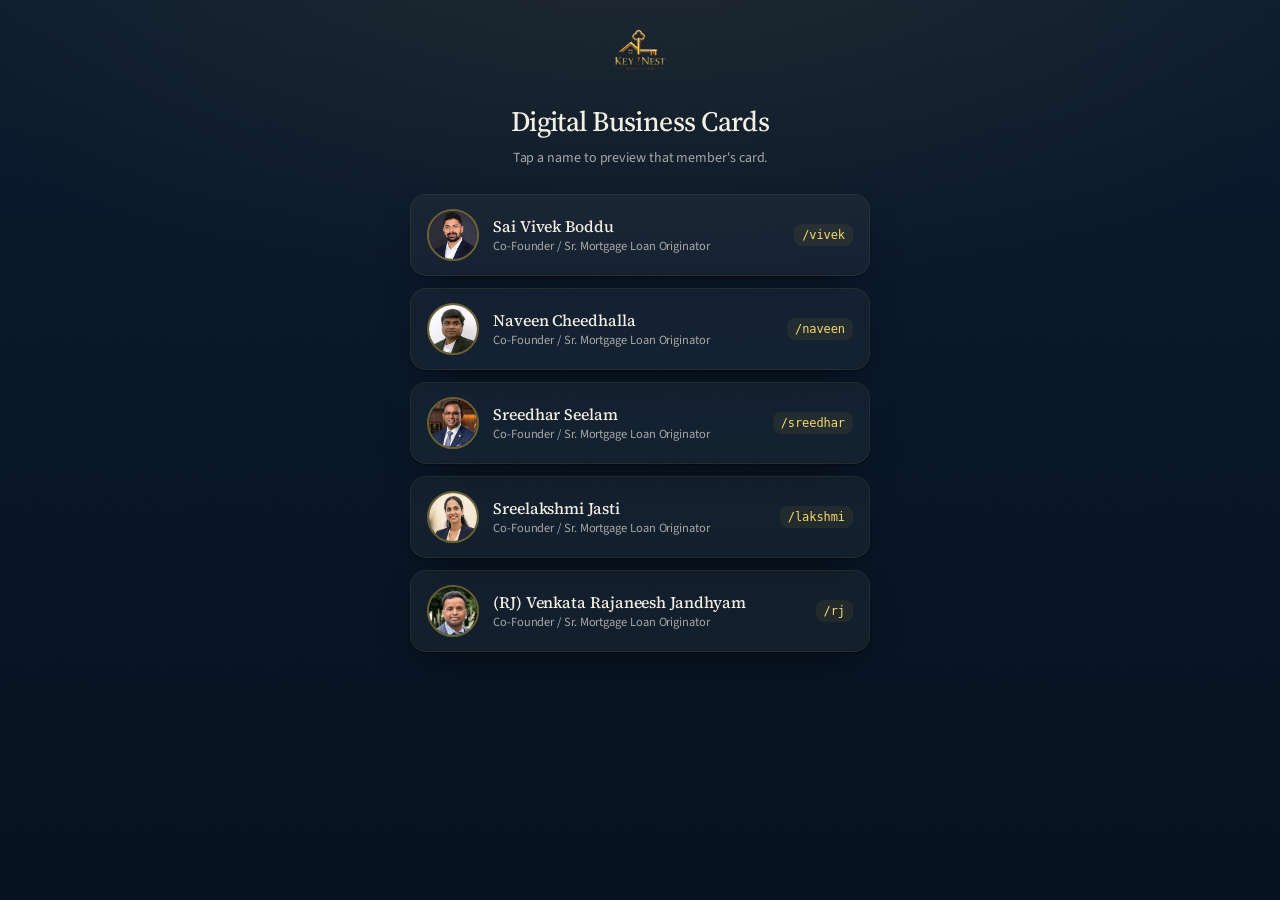
==== Key2Nest_Version6 - Copy/cards/index.html @ b4c55820 "Add premium mobile-first digital business cards for the 5 team members Introduce a self-contained "d" ====
<!doctype html>
<html lang="en" data-theme="dark">
<head>
  <meta charset="utf-8" />
  <meta name="viewport" content="width=device-width, initial-scale=1, viewport-fit=cover" />
  <meta name="robots" content="noindex" />
  <title>Key2Nest — Team Cards</title>
  <link href="https://fonts.googleapis.com/css2?family=Source+Sans+3:wght@300..700&family=Source+Serif+4:opsz,wght@8..60,300..700&display=swap" rel="stylesheet" />
  <link rel="stylesheet" href="./card.css" />
</head>
<body class="index-body">
  <main class="index-wrap">
    <img src="./assets/logo-gold.png" alt="Key2Nest Home Loans" width="150" height="46" class="index-logo" />
    <h1>Digital Business Cards</h1>
    <p class="index-sub">Tap a name to preview that member's card.</p>
    <ul class="index-list">
      <li><a href="./vivek/">
        <img src="./assets/Vivek.jpeg" alt="" width="56" height="56" />
        <span><strong>Sai Vivek Boddu</strong><em>Co-Founder / Sr. Mortgage Loan Originator</em></span>
        <code>/vivek</code></a></li>
      <li><a href="./naveen/">
        <img src="./assets/Naveen.jpeg" alt="" width="56" height="56" />
        <span><strong>Naveen Cheedhalla</strong><em>Co-Founder / Sr. Mortgage Loan Originator</em></span>
        <code>/naveen</code></a></li>
      <li><a href="./sreedhar/">
        <img src="./assets/Sreedhar.jpeg" alt="" width="56" height="56" />
        <span><strong>Sreedhar Seelam</strong><em>Co-Founder / Sr. Mortgage Loan Originator</em></span>
        <code>/sreedhar</code></a></li>
      <li><a href="./lakshmi/">
        <img src="./assets/Lakshmi.jpeg" alt="" width="56" height="56" />
        <span><strong>Sreelakshmi Jasti</strong><em>Co-Founder / Sr. Mortgage Loan Originator</em></span>
        <code>/lakshmi</code></a></li>
      <li><a href="./rj/">
        <img src="./assets/Rajaneesh_new.jpeg" alt="" width="56" height="56" />
        <span><strong>(RJ) Venkata Rajaneesh Jandhyam</strong><em>Co-Founder / Sr. Mortgage Loan Originator</em></span>
        <code>/rj</code></a></li>
    </ul>
  </main>
</body>
</html>
---- Key2Nest_Version6 - Copy/cards/card.css ----
/* =========================================================================
   Key2Nest — Digital Business Card
   Premium, mobile-first. Inherits the Rev 10 design system:
   Navy #0B1A2E · 22K Gold #D4AF37 · Ivory #F4EFE3 · Serif+Sans superfamily.
   Self-contained (no Tailwind) so each card page is a single lightweight load.
   ========================================================================= */

:root {
  --ink: #06111E;
  --navy: #0B1A2E;
  --navy-deep: #06111E;
  --navy-rgb: 11, 26, 46;

  --brass-900: #6E4B08;
  --brass-800: #8B600A;
  --brass-700: #A8740B;
  --brass-600: #C89B1E;
  --brass-500: #D4AF37;
  --brass-400: #F6D96A;
  --brass-300: #FFF3C4;
  --brass-rgb: 212, 175, 55;

  --cream: #F4EFE3;
  --cream-soft: #FAF6EC;
  --cream-warm: #EDE5D2;
  --cream-rgb: 244, 239, 227;

  --text-primary: var(--cream);
  --text-secondary: rgba(var(--cream-rgb), 0.82);
  --text-muted: rgba(var(--cream-rgb), 0.66);

  --surface: rgba(var(--cream-rgb), 0.045);
  --surface-2: rgba(var(--cream-rgb), 0.07);
  --hairline: rgba(var(--brass-rgb), 0.16);
  --hairline-soft: rgba(var(--brass-rgb), 0.09);

  --gold-text: var(--brass-400);
  --focus-ring: var(--brass-400);

  --gold-grad: linear-gradient(135deg, #F6D96A 0%, #D4AF37 46%, #C89B1E 100%);
  --gold-shimmer:
    linear-gradient(135deg, transparent 15%, rgba(255,243,196,0.42) 30%, rgba(255,243,196,0.14) 50%, transparent 66%);

  --shadow-1: 0 1px 2px rgba(0,0,0,0.4), 0 14px 40px -18px rgba(0,0,0,0.7);
  --shadow-2: 0 2px 6px rgba(0,0,0,0.45), 0 26px 60px -20px rgba(0,0,0,0.75);
  --shadow-gold: 0 0 0 1px rgba(var(--brass-rgb),0.35), 0 14px 34px -12px rgba(var(--brass-rgb),0.4);

  --ease-luxe: cubic-bezier(0.16, 1, 0.3, 1);

  --paper-noise: url("data:image/svg+xml;utf8,<svg xmlns='http://www.w3.org/2000/svg' width='240' height='240'><filter id='n'><feTurbulence type='fractalNoise' baseFrequency='0.65' numOctaves='2' stitchTiles='stitch'/><feColorMatrix values='0 0 0 0 0.96  0 0 0 0 0.94  0 0 0 0 0.89  0 0 0 0.045 0'/></filter><rect width='100%25' height='100%25' filter='url(%23n)'/></svg>");
}

html[data-theme="light"] {
  --navy: #F4EFE3;
  --navy-deep: #EDE5D2;
  --navy-rgb: 244, 239, 227;
  --cream: #0B1A2E;
  --cream-rgb: 11, 26, 46;
  --text-primary: #0B1A2E;
  --text-secondary: rgba(11, 26, 46, 0.8);
  --text-muted: rgba(11, 26, 46, 0.62);

  --surface: rgba(255, 253, 247, 0.7);
  --surface-2: #FFFDF7;
  --hairline: rgba(139, 96, 10, 0.30);
  --hairline-soft: rgba(139, 96, 10, 0.16);

  --gold-text: #8B600A;
  --focus-ring: #8B600A;

  --shadow-1: 0 1px 2px rgba(11,26,46,0.06), 0 14px 34px -18px rgba(11,26,46,0.18);
  --shadow-2: 0 2px 6px rgba(11,26,46,0.08), 0 24px 54px -20px rgba(11,26,46,0.22);
  --shadow-gold: 0 0 0 1px rgba(var(--brass-rgb),0.4), 0 14px 30px -12px rgba(200,155,30,0.42);
}

* { box-sizing: border-box; }

html { -webkit-text-size-adjust: 100%; }

body {
  margin: 0;
  min-height: 100dvh;
  font-family: "Source Sans 3", ui-sans-serif, system-ui, sans-serif;
  color: var(--text-primary);
  background:
    radial-gradient(120% 80% at 50% -10%, rgba(var(--brass-rgb), 0.10) 0%, transparent 55%),
    linear-gradient(180deg, var(--navy) 0%, var(--navy-deep) 100%);
  background-attachment: fixed;
  -webkit-font-smoothing: antialiased;
  text-rendering: optimizeLegibility;
  letter-spacing: -0.005em;
  padding: calc(env(safe-area-inset-top) + 20px) 20px calc(env(safe-area-inset-bottom) + 32px);
  display: flex;
  justify-content: center;
}

body::before {
  content: "";
  position: fixed;
  inset: 0;
  background-image: var(--paper-noise);
  mix-blend-mode: overlay;
  opacity: 0.5;
  pointer-events: none;
  z-index: 0;
}
html[data-theme="light"] body::before { mix-blend-mode: multiply; opacity: 0.6; }

/* Atmospheric gold counter-light orbs */
.bg-orbs { position: fixed; inset: 0; overflow: hidden; z-index: 0; pointer-events: none; }
.orb { position: absolute; border-radius: 50%; filter: blur(60px); opacity: 0.5; }
.orb-a { width: 320px; height: 320px; top: -80px; right: -100px;
  background: radial-gradient(circle, rgba(var(--brass-rgb),0.28), transparent 70%); }
.orb-b { width: 280px; height: 280px; bottom: 40px; left: -120px;
  background: radial-gradient(circle, rgba(61,122,133,0.20), transparent 70%); }

/* ---------- Theme toggle ---------- */
.theme-toggle {
  position: fixed;
  top: calc(env(safe-area-inset-top) + 14px);
  right: 16px;
  z-index: 10;
  width: 42px; height: 42px;
  display: grid; place-items: center;
  border-radius: 999px;
  border: 1px solid var(--hairline);
  background: var(--surface);
  color: var(--gold-text);
  backdrop-filter: blur(10px);
  -webkit-backdrop-filter: blur(10px);
  cursor: pointer;
  transition: border-color 0.3s, transform 0.3s var(--ease-luxe);
}
.theme-toggle:active { transform: scale(0.94); }
.theme-toggle svg { width: 19px; height: 19px; }
.theme-toggle .ic-moon { display: none; }
html[data-theme="light"] .theme-toggle .ic-sun { display: none; }
html[data-theme="light"] .theme-toggle .ic-moon { display: block; }

/* ---------- Card shell ---------- */
.card {
  position: relative;
  z-index: 1;
  width: 100%;
  max-width: 440px;
  display: flex;
  flex-direction: column;
  align-items: center;
  text-align: center;
  animation: rise 0.9s var(--ease-luxe) both;
}
@keyframes rise { from { opacity: 0; transform: translateY(16px); } to { opacity: 1; transform: none; } }

.brand { display: inline-flex; margin: 4px 0 22px; opacity: 0.95; }
.brand-logo { height: 38px; width: auto; display: block; }

/* ---------- Hero ---------- */
.hero { display: flex; flex-direction: column; align-items: center; }

.portrait-wrap {
  position: relative;
  width: 150px; height: 150px;
  border-radius: 50%;
  padding: 4px;
  background: var(--gold-grad);
  box-shadow: var(--shadow-gold);
}
.portrait-wrap::after {
  content: "";
  position: absolute;
  inset: 4px;
  border-radius: 50%;
  background-image: var(--gold-shimmer);
  mix-blend-mode: screen;
  pointer-events: none;
}
.portrait {
  width: 100%; height: 100%;
  border-radius: 50%;
  object-fit: cover;
  display: block;
  border: 3px solid var(--navy);
}
html[data-theme="light"] .portrait { border-color: var(--cream-soft); }

.name {
  font-family: "Source Serif 4", ui-serif, Georgia, serif;
  font-weight: 500;
  font-size: clamp(27px, 7.5vw, 33px);
  line-height: 1.1;
  letter-spacing: -0.02em;
  margin: 20px 0 0;
  text-wrap: balance;
}
.title {
  margin: 9px 0 0;
  font-size: 14px;
  line-height: 1.4;
  color: var(--text-secondary);
  max-width: 22ch;
}
.nmls {
  margin: 12px 0 0;
  font-size: 11px;
  letter-spacing: 0.16em;
  text-transform: uppercase;
}
.nmls a {
  color: var(--gold-text);
  text-decoration: none;
  padding: 5px 12px;
  border: 1px solid var(--hairline);
  border-radius: 999px;
  background: rgba(var(--brass-rgb), 0.06);
  transition: border-color 0.3s;
}
.nmls a:hover { border-color: rgba(var(--brass-rgb), 0.4); }

/* ---------- Save to Contacts (primary) ---------- */
.save {
  margin: 26px 0 0;
  width: 100%;
  display: inline-flex;
  align-items: center;
  justify-content: center;
  gap: 10px;
  min-height: 56px;
  padding: 0 24px;
  border-radius: 999px;
  text-decoration: none;
  font-weight: 600;
  font-size: 15.5px;
  letter-spacing: 0.01em;
  color: var(--ink);
  background: var(--gold-grad);
  box-shadow: var(--shadow-gold);
  position: relative;
  overflow: hidden;
  transition: transform 0.3s var(--ease-luxe), box-shadow 0.3s;
}
.save::before {
  content: "";
  position: absolute; inset: 0;
  background-image: var(--gold-shimmer);
  mix-blend-mode: screen;
  pointer-events: none;
}
.save:active { transform: scale(0.985); }
.save-ic { display: inline-grid; place-items: center; }
.save-ic svg { width: 20px; height: 20px; }

/* ---------- Action grid (Call / Text / Email / WhatsApp) ---------- */
.actions {
  margin: 12px 0 0;
  width: 100%;
  display: grid;
  grid-template-columns: repeat(3, 1fr);
  gap: 10px;
}
.actions:has(.action:nth-child(4)) { grid-template-columns: repeat(4, 1fr); }

.action {
  display: flex;
  flex-direction: column;
  align-items: center;
  justify-content: center;
  gap: 7px;
  min-height: 74px;
  padding: 12px 6px;
  border-radius: 16px;
  text-decoration: none;
  color: var(--text-primary);
  background: var(--surface);
  border: 1px solid var(--hairline-soft);
  box-shadow: var(--shadow-1);
  transition: transform 0.3s var(--ease-luxe), border-color 0.3s, background 0.3s;
}
.action:active { transform: translateY(1px) scale(0.98); }
.action:hover { border-color: var(--hairline); }
.action-ic {
  display: grid; place-items: center;
  width: 34px; height: 34px;
  border-radius: 50%;
  color: var(--gold-text);
  background: rgba(var(--brass-rgb), 0.10);
}
.action-ic svg { width: 18px; height: 18px; }
.action-tx {
  font-size: 12px;
  font-weight: 500;
  letter-spacing: 0.02em;
  color: var(--text-secondary);
}

/* ---------- Apply Now (secondary CTA) ---------- */
.apply {
  margin: 22px 0 0;
  width: 100%;
  display: inline-flex;
  align-items: center;
  justify-content: center;
  gap: 8px;
  min-height: 52px;
  padding: 0 24px;
  border-radius: 999px;
  text-decoration: none;
  font-weight: 600;
  font-size: 14.5px;
  letter-spacing: 0.03em;
  text-transform: uppercase;
  color: var(--gold-text);
  background: transparent;
  border: 1px solid rgba(var(--brass-rgb), 0.42);
  transition: background 0.3s, transform 0.3s var(--ease-luxe);
}
.apply:hover { background: rgba(var(--brass-rgb), 0.08); }
.apply:active { transform: scale(0.99); }
.apply-ar { display: inline-grid; place-items: center; }
.apply-ar svg { width: 17px; height: 17px; transition: transform 0.3s var(--ease-luxe); }
.apply:hover .apply-ar svg { transform: translateX(3px); }

/* ---------- Bio ---------- */
.bio {
  margin: 26px 0 0;
  font-size: 14.5px;
  line-height: 1.62;
  color: var(--text-muted);
  max-width: 40ch;
}

/* ---------- Footer ---------- */
.foot {
  margin: 30px 0 0;
  padding-top: 20px;
  width: 100%;
  border-top: 1px solid var(--hairline-soft);
}
.foot-org {
  margin: 0;
  font-family: "Source Serif 4", ui-serif, Georgia, serif;
  font-size: 15px;
  color: var(--text-secondary);
}
.foot-lic { margin: 6px 0 0; font-size: 12.5px; color: var(--text-muted); }
.foot-nmls {
  margin: 8px 0 0;
  font-size: 11px;
  letter-spacing: 0.06em;
  text-transform: uppercase;
  color: var(--text-muted);
}
.foot-nmls a { color: var(--gold-text); text-decoration: none; }
.foot-nmls a:hover { text-decoration: underline; }

/* ---------- Focus visibility ---------- */
a:focus-visible, button:focus-visible {
  outline: 2px solid var(--focus-ring);
  outline-offset: 3px;
  border-radius: 12px;
}

/* ---------- Directory index page ---------- */
.index-body { align-items: flex-start; }
.index-wrap { position: relative; z-index: 1; width: 100%; max-width: 460px; text-align: center; }
.index-logo { height: 44px; width: auto; margin: 8px 0 24px; }
.index-wrap h1 {
  font-family: "Source Serif 4", ui-serif, Georgia, serif;
  font-weight: 500; font-size: 28px; letter-spacing: -0.02em; margin: 0;
}
.index-sub { color: var(--text-muted); font-size: 14px; margin: 8px 0 26px; }
.index-list { list-style: none; margin: 0; padding: 0; display: flex; flex-direction: column; gap: 12px; }
.index-list a {
  display: flex; align-items: center; gap: 14px; text-align: left;
  padding: 14px 16px; border-radius: 16px; text-decoration: none;
  background: var(--surface); border: 1px solid var(--hairline-soft);
  box-shadow: var(--shadow-1); color: var(--text-primary);
  transition: transform 0.3s var(--ease-luxe), border-color 0.3s;
}
.index-list a:hover { border-color: var(--hairline); transform: translateY(-2px); }
.index-list img { width: 52px; height: 52px; border-radius: 50%; object-fit: cover;
  border: 2px solid rgba(var(--brass-rgb), 0.45); }
.index-list span { display: flex; flex-direction: column; flex: 1; min-width: 0; }
.index-list strong { font-family: "Source Serif 4", ui-serif, Georgia, serif; font-weight: 500; font-size: 16px; }
.index-list em { font-style: normal; font-size: 12.5px; color: var(--text-muted); }
.index-list code {
  font-family: ui-monospace, SFMono-Regular, Menlo, monospace;
  font-size: 12px; color: var(--gold-text);
  padding: 4px 8px; border-radius: 8px; background: rgba(var(--brass-rgb), 0.08);
}

/* ---------- Larger screens: still centered, never sprawling ---------- */
@media (min-width: 560px) {
  .card { max-width: 440px; }
}

/* ---------- Motion off ---------- */
@media (prefers-reduced-motion: reduce) {
  * { animation: none !important; transition: none !important; }
}
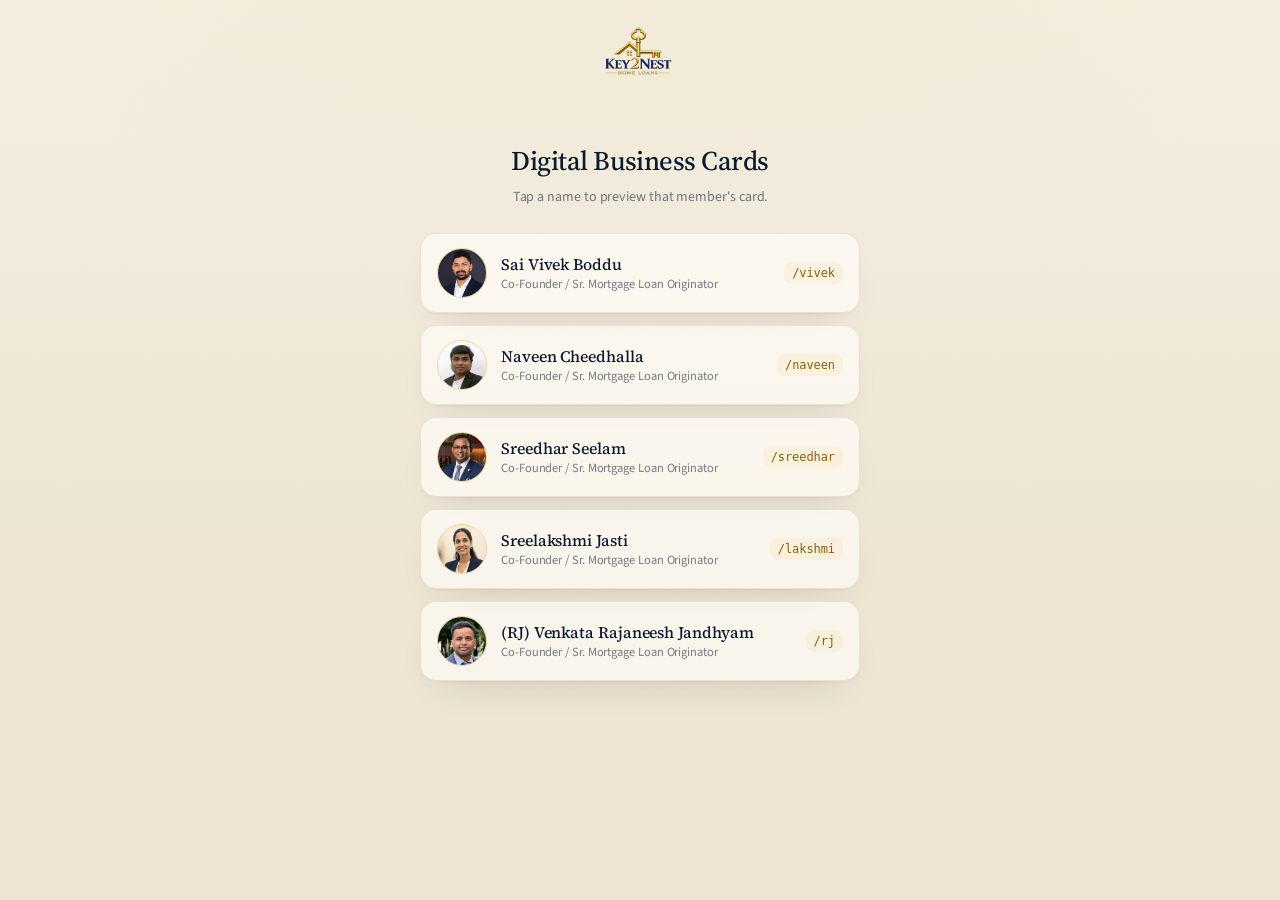
==== commit d5903ef8: "Auto-follow system theme; remove manual toggle; theme-aware logo - Drop the light/dark toggle button" ====
--- a/Key2Nest_Version6 - Copy/cards/index.html
+++ b/Key2Nest_Version6 - Copy/cards/index.html
@@ -1,8 +1,10 @@
 <!doctype html>
-<html lang="en" data-theme="dark">
+<html lang="en">
 <head>
   <meta charset="utf-8" />
   <meta name="viewport" content="width=device-width, initial-scale=1, viewport-fit=cover" />
+  <meta name="theme-color" content="#0B1A2E" media="(prefers-color-scheme: dark)" />
+  <meta name="theme-color" content="#F4EFE3" media="(prefers-color-scheme: light)" />
   <meta name="robots" content="noindex" />
   <title>Key2Nest — Team Cards</title>
   <link href="https://fonts.googleapis.com/css2?family=Source+Sans+3:wght@300..700&family=Source+Serif+4:opsz,wght@8..60,300..700&display=swap" rel="stylesheet" />
@@ -10,7 +12,12 @@
 </head>
 <body class="index-body">
   <main class="index-wrap">
-    <img src="./assets/logo-gold.png" alt="Key2Nest Home Loans" width="150" height="46" class="index-logo" />
+    <a class="brand" href="https://key2nesthomeloans.com" aria-label="Key2Nest Home Loans home">
+      <picture>
+        <source srcset="./assets/Logo_LV-1x.png 1x, ./assets/Logo_LV-2x.png 2x" media="(prefers-color-scheme: light)" />
+        <img src="./assets/Logo_DV-1x.png" srcset="./assets/Logo_DV-1x.png 1x, ./assets/Logo_DV-2x.png 2x" alt="Key2Nest Home Loans" class="index-logo" width="200" height="200" />
+      </picture>
+    </a>
     <h1>Digital Business Cards</h1>
     <p class="index-sub">Tap a name to preview that member's card.</p>
     <ul class="index-list">
--- a/Key2Nest_Version6 - Copy/cards/card.css
+++ b/Key2Nest_Version6 - Copy/cards/card.css
@@ -2,7 +2,7 @@
    Key2Nest — Digital Business Card
    Premium, mobile-first. Inherits the Rev 10 design system:
    Navy #0B1A2E · 22K Gold #D4AF37 · Ivory #F4EFE3 · Serif+Sans superfamily.
-   Self-contained (no Tailwind) so each card page is a single lightweight load.
+   Restraint over decoration — one gold accent, generous negative space.
    ========================================================================= */
 
 :root {
@@ -26,55 +26,54 @@
   --cream-rgb: 244, 239, 227;
 
   --text-primary: var(--cream);
-  --text-secondary: rgba(var(--cream-rgb), 0.82);
-  --text-muted: rgba(var(--cream-rgb), 0.66);
-
-  --surface: rgba(var(--cream-rgb), 0.045);
-  --surface-2: rgba(var(--cream-rgb), 0.07);
-  --hairline: rgba(var(--brass-rgb), 0.16);
-  --hairline-soft: rgba(var(--brass-rgb), 0.09);
+  --text-secondary: rgba(var(--cream-rgb), 0.80);
+  --text-muted: rgba(var(--cream-rgb), 0.60);
+
+  --surface: rgba(var(--cream-rgb), 0.035);
+  --surface-2: rgba(var(--cream-rgb), 0.06);
+  --hairline: rgba(var(--brass-rgb), 0.18);
+  --hairline-soft: rgba(var(--brass-rgb), 0.10);
 
   --gold-text: var(--brass-400);
   --focus-ring: var(--brass-400);
 
-  --gold-grad: linear-gradient(135deg, #F6D96A 0%, #D4AF37 46%, #C89B1E 100%);
-  --gold-shimmer:
-    linear-gradient(135deg, transparent 15%, rgba(255,243,196,0.42) 30%, rgba(255,243,196,0.14) 50%, transparent 66%);
-
-  --shadow-1: 0 1px 2px rgba(0,0,0,0.4), 0 14px 40px -18px rgba(0,0,0,0.7);
-  --shadow-2: 0 2px 6px rgba(0,0,0,0.45), 0 26px 60px -20px rgba(0,0,0,0.75);
-  --shadow-gold: 0 0 0 1px rgba(var(--brass-rgb),0.35), 0 14px 34px -12px rgba(var(--brass-rgb),0.4);
+  --gold-grad: linear-gradient(135deg, #F6D96A 0%, #D4AF37 48%, #C89B1E 100%);
+  --gold-sheen: linear-gradient(135deg, transparent 20%, rgba(255,243,196,0.38) 34%, rgba(255,243,196,0.10) 52%, transparent 68%);
+
+  --shadow-1: 0 1px 2px rgba(0,0,0,0.35), 0 18px 44px -22px rgba(0,0,0,0.7);
+  --shadow-gold: 0 10px 30px -14px rgba(var(--brass-rgb),0.45);
 
   --ease-luxe: cubic-bezier(0.16, 1, 0.3, 1);
 
   --paper-noise: url("data:image/svg+xml;utf8,<svg xmlns='http://www.w3.org/2000/svg' width='240' height='240'><filter id='n'><feTurbulence type='fractalNoise' baseFrequency='0.65' numOctaves='2' stitchTiles='stitch'/><feColorMatrix values='0 0 0 0 0.96  0 0 0 0 0.94  0 0 0 0 0.89  0 0 0 0.045 0'/></filter><rect width='100%25' height='100%25' filter='url(%23n)'/></svg>");
 }
 
-html[data-theme="light"] {
-  --navy: #F4EFE3;
-  --navy-deep: #EDE5D2;
-  --navy-rgb: 244, 239, 227;
-  --cream: #0B1A2E;
-  --cream-rgb: 11, 26, 46;
-  --text-primary: #0B1A2E;
-  --text-secondary: rgba(11, 26, 46, 0.8);
-  --text-muted: rgba(11, 26, 46, 0.62);
-
-  --surface: rgba(255, 253, 247, 0.7);
-  --surface-2: #FFFDF7;
-  --hairline: rgba(139, 96, 10, 0.30);
-  --hairline-soft: rgba(139, 96, 10, 0.16);
-
-  --gold-text: #8B600A;
-  --focus-ring: #8B600A;
-
-  --shadow-1: 0 1px 2px rgba(11,26,46,0.06), 0 14px 34px -18px rgba(11,26,46,0.18);
-  --shadow-2: 0 2px 6px rgba(11,26,46,0.08), 0 24px 54px -20px rgba(11,26,46,0.22);
-  --shadow-gold: 0 0 0 1px rgba(var(--brass-rgb),0.4), 0 14px 30px -12px rgba(200,155,30,0.42);
+/* Light mode follows the OS/browser automatically — no manual toggle. */
+@media (prefers-color-scheme: light) {
+  :root {
+    --navy: #F4EFE3;
+    --navy-deep: #EDE5D2;
+    --navy-rgb: 244, 239, 227;
+    --cream: #0B1A2E;
+    --cream-rgb: 11, 26, 46;
+    --text-primary: #0B1A2E;
+    --text-secondary: rgba(11, 26, 46, 0.78);
+    --text-muted: rgba(11, 26, 46, 0.56);
+
+    --surface: rgba(255, 253, 247, 0.7);
+    --surface-2: #FFFDF7;
+    --hairline: rgba(139, 96, 10, 0.24);
+    --hairline-soft: rgba(139, 96, 10, 0.14);
+
+    --gold-text: #8B600A;
+    --focus-ring: #8B600A;
+
+    --shadow-1: 0 1px 2px rgba(11,26,46,0.05), 0 18px 40px -22px rgba(11,26,46,0.18);
+    --shadow-gold: 0 10px 26px -14px rgba(200,155,30,0.5);
+  }
 }
 
 * { box-sizing: border-box; }
-
 html { -webkit-text-size-adjust: 100%; }
 
 body {
@@ -83,13 +82,12 @@
   font-family: "Source Sans 3", ui-sans-serif, system-ui, sans-serif;
   color: var(--text-primary);
   background:
-    radial-gradient(120% 80% at 50% -10%, rgba(var(--brass-rgb), 0.10) 0%, transparent 55%),
-    linear-gradient(180deg, var(--navy) 0%, var(--navy-deep) 100%);
-  background-attachment: fixed;
+    radial-gradient(130% 70% at 50% -12%, rgba(var(--brass-rgb), 0.09) 0%, transparent 52%),
+    linear-gradient(180deg, var(--navy) 0%, var(--navy-deep) 62%, var(--navy-deep) 100%);
   -webkit-font-smoothing: antialiased;
   text-rendering: optimizeLegibility;
   letter-spacing: -0.005em;
-  padding: calc(env(safe-area-inset-top) + 20px) 20px calc(env(safe-area-inset-bottom) + 32px);
+  padding: calc(env(safe-area-inset-top) + 26px) 22px calc(env(safe-area-inset-bottom) + 36px);
   display: flex;
   justify-content: center;
 }
@@ -104,121 +102,114 @@
   pointer-events: none;
   z-index: 0;
 }
-html[data-theme="light"] body::before { mix-blend-mode: multiply; opacity: 0.6; }
-
-/* Atmospheric gold counter-light orbs */
+@media (prefers-color-scheme: light) {
+  body::before { mix-blend-mode: multiply; opacity: 0.6; }
+}
+
+/* Faint gold counter-light behind the medallion only — restraint. */
 .bg-orbs { position: fixed; inset: 0; overflow: hidden; z-index: 0; pointer-events: none; }
-.orb { position: absolute; border-radius: 50%; filter: blur(60px); opacity: 0.5; }
-.orb-a { width: 320px; height: 320px; top: -80px; right: -100px;
-  background: radial-gradient(circle, rgba(var(--brass-rgb),0.28), transparent 70%); }
-.orb-b { width: 280px; height: 280px; bottom: 40px; left: -120px;
-  background: radial-gradient(circle, rgba(61,122,133,0.20), transparent 70%); }
-
-/* ---------- Theme toggle ---------- */
-.theme-toggle {
-  position: fixed;
-  top: calc(env(safe-area-inset-top) + 14px);
-  right: 16px;
-  z-index: 10;
-  width: 42px; height: 42px;
-  display: grid; place-items: center;
-  border-radius: 999px;
-  border: 1px solid var(--hairline);
-  background: var(--surface);
-  color: var(--gold-text);
-  backdrop-filter: blur(10px);
-  -webkit-backdrop-filter: blur(10px);
-  cursor: pointer;
-  transition: border-color 0.3s, transform 0.3s var(--ease-luxe);
-}
-.theme-toggle:active { transform: scale(0.94); }
-.theme-toggle svg { width: 19px; height: 19px; }
-.theme-toggle .ic-moon { display: none; }
-html[data-theme="light"] .theme-toggle .ic-sun { display: none; }
-html[data-theme="light"] .theme-toggle .ic-moon { display: block; }
+.orb { position: absolute; border-radius: 50%; filter: blur(70px); }
+.orb-a { width: 340px; height: 340px; top: -40px; left: 50%; transform: translateX(-50%);
+  background: radial-gradient(circle, rgba(var(--brass-rgb),0.18), transparent 68%); opacity: 0.7; }
+.orb-b { display: none; }
 
 /* ---------- Card shell ---------- */
 .card {
   position: relative;
   z-index: 1;
   width: 100%;
-  max-width: 440px;
+  max-width: 400px;
   display: flex;
   flex-direction: column;
   align-items: center;
   text-align: center;
   animation: rise 0.9s var(--ease-luxe) both;
 }
-@keyframes rise { from { opacity: 0; transform: translateY(16px); } to { opacity: 1; transform: none; } }
-
-.brand { display: inline-flex; margin: 4px 0 22px; opacity: 0.95; }
-.brand-logo { height: 38px; width: auto; display: block; }
-
-/* ---------- Hero ---------- */
-.hero { display: flex; flex-direction: column; align-items: center; }
-
-.portrait-wrap {
+@keyframes rise { from { opacity: 0; transform: translateY(14px); } to { opacity: 1; transform: none; } }
+
+/* ---------- Logo — centered, restrained ---------- */
+/* Full stacked lockup (square art with transparent padding) — swaps DV/LV per theme. */
+.brand { display: inline-flex; margin: -8px 0 16px; opacity: 0.96; }
+.brand-logo { height: 84px; width: auto; display: block; }
+
+/* ---------- Identity (medallion + MLO info) ---------- */
+.identity { display: flex; flex-direction: column; align-items: center; }
+
+.portrait-ring {
   position: relative;
-  width: 150px; height: 150px;
+  width: 132px; height: 132px;
   border-radius: 50%;
-  padding: 4px;
+  padding: 2px;                     /* thin gold ring */
   background: var(--gold-grad);
   box-shadow: var(--shadow-gold);
 }
-.portrait-wrap::after {
+.portrait-ring::after {             /* outer hairline — medallion double-ring */
   content: "";
   position: absolute;
-  inset: 4px;
+  inset: -7px;
   border-radius: 50%;
-  background-image: var(--gold-shimmer);
-  mix-blend-mode: screen;
-  pointer-events: none;
+  border: 1px solid var(--hairline);
 }
 .portrait {
   width: 100%; height: 100%;
   border-radius: 50%;
   object-fit: cover;
   display: block;
-  border: 3px solid var(--navy);
-}
-html[data-theme="light"] .portrait { border-color: var(--cream-soft); }
-
+  border: 4px solid var(--navy);
+}
+@media (prefers-color-scheme: light) {
+  .portrait { border-color: var(--cream-soft); }
+}
+
+.eyebrow {
+  margin: 22px 0 0;
+  font-size: 10.5px;
+  font-weight: 600;
+  letter-spacing: 0.26em;
+  text-transform: uppercase;
+  color: var(--gold-text);
+}
 .name {
   font-family: "Source Serif 4", ui-serif, Georgia, serif;
   font-weight: 500;
-  font-size: clamp(27px, 7.5vw, 33px);
-  line-height: 1.1;
+  font-size: clamp(26px, 7vw, 31px);
+  line-height: 1.12;
   letter-spacing: -0.02em;
-  margin: 20px 0 0;
+  margin: 9px 0 0;
   text-wrap: balance;
 }
-.title {
-  margin: 9px 0 0;
+.role {
+  margin: 8px 0 0;
   font-size: 14px;
   line-height: 1.4;
   color: var(--text-secondary);
-  max-width: 22ch;
-}
-.nmls {
-  margin: 12px 0 0;
-  font-size: 11px;
-  letter-spacing: 0.16em;
-  text-transform: uppercase;
-}
+  letter-spacing: 0.005em;
+}
+.nmls { margin: 14px 0 0; }
 .nmls a {
+  display: inline-block;
+  font-size: 10.5px;
+  letter-spacing: 0.18em;
+  text-transform: uppercase;
   color: var(--gold-text);
   text-decoration: none;
-  padding: 5px 12px;
+  padding: 5px 13px;
   border: 1px solid var(--hairline);
   border-radius: 999px;
-  background: rgba(var(--brass-rgb), 0.06);
   transition: border-color 0.3s;
 }
-.nmls a:hover { border-color: rgba(var(--brass-rgb), 0.4); }
+.nmls a:hover { border-color: rgba(var(--brass-rgb), 0.45); }
+
+/* ---------- Hairline rule ---------- */
+.rule {
+  width: 40px;
+  height: 1px;
+  margin: 26px 0 24px;
+  background: linear-gradient(90deg, transparent, rgba(var(--brass-rgb), 0.55), transparent);
+}
 
 /* ---------- Save to Contacts (primary) ---------- */
 .save {
-  margin: 26px 0 0;
   width: 100%;
   display: inline-flex;
   align-items: center;
@@ -226,7 +217,7 @@
   gap: 10px;
   min-height: 56px;
   padding: 0 24px;
-  border-radius: 999px;
+  border-radius: 16px;
   text-decoration: none;
   font-weight: 600;
   font-size: 15.5px;
@@ -236,12 +227,12 @@
   box-shadow: var(--shadow-gold);
   position: relative;
   overflow: hidden;
-  transition: transform 0.3s var(--ease-luxe), box-shadow 0.3s;
+  transition: transform 0.3s var(--ease-luxe);
 }
 .save::before {
   content: "";
   position: absolute; inset: 0;
-  background-image: var(--gold-shimmer);
+  background-image: var(--gold-sheen);
   mix-blend-mode: screen;
   pointer-events: none;
 }
@@ -249,89 +240,92 @@
 .save-ic { display: inline-grid; place-items: center; }
 .save-ic svg { width: 20px; height: 20px; }
 
-/* ---------- Action grid (Call / Text / Email / WhatsApp) ---------- */
-.actions {
-  margin: 12px 0 0;
-  width: 100%;
-  display: grid;
-  grid-template-columns: repeat(3, 1fr);
-  gap: 10px;
-}
-.actions:has(.action:nth-child(4)) { grid-template-columns: repeat(4, 1fr); }
-
-.action {
+/* ---------- Contact panel (grouped rows) ---------- */
+.contacts {
+  width: 100%;
+  margin: 14px 0 0;
+  border: 1px solid var(--hairline-soft);
+  border-radius: 18px;
+  background: var(--surface);
+  box-shadow: var(--shadow-1);
+  overflow: hidden;
+}
+.row {
   display: flex;
-  flex-direction: column;
   align-items: center;
-  justify-content: center;
-  gap: 7px;
-  min-height: 74px;
-  padding: 12px 6px;
-  border-radius: 16px;
+  gap: 14px;
+  padding: 15px 16px;
   text-decoration: none;
   color: var(--text-primary);
-  background: var(--surface);
+  text-align: left;
+  transition: background 0.25s;
+}
+.row + .row { border-top: 1px solid var(--hairline-soft); }
+.row:active { background: rgba(var(--brass-rgb), 0.07); }
+.row-ic {
+  flex: 0 0 auto;
+  display: grid; place-items: center;
+  width: 38px; height: 38px;
+  border-radius: 50%;
+  color: var(--gold-text);
+  background: rgba(var(--brass-rgb), 0.10);
   border: 1px solid var(--hairline-soft);
-  box-shadow: var(--shadow-1);
-  transition: transform 0.3s var(--ease-luxe), border-color 0.3s, background 0.3s;
-}
-.action:active { transform: translateY(1px) scale(0.98); }
-.action:hover { border-color: var(--hairline); }
-.action-ic {
+}
+.row-ic svg { width: 18px; height: 18px; }
+.row-main { flex: 1; min-width: 0; display: flex; flex-direction: column; gap: 2px; }
+.row-label {
+  font-size: 10.5px;
+  font-weight: 600;
+  letter-spacing: 0.16em;
+  text-transform: uppercase;
+  color: var(--gold-text);
+}
+.row-value {
+  font-size: 14.5px;
+  color: var(--text-secondary);
+  white-space: nowrap;
+  overflow: hidden;
+  text-overflow: ellipsis;
+}
+.row-chev {
+  flex: 0 0 auto;
   display: grid; place-items: center;
-  width: 34px; height: 34px;
-  border-radius: 50%;
-  color: var(--gold-text);
-  background: rgba(var(--brass-rgb), 0.10);
-}
-.action-ic svg { width: 18px; height: 18px; }
-.action-tx {
-  font-size: 12px;
-  font-weight: 500;
-  letter-spacing: 0.02em;
-  color: var(--text-secondary);
-}
+  color: var(--text-muted);
+  opacity: 0.7;
+}
+.row-chev svg { width: 16px; height: 16px; }
 
 /* ---------- Apply Now (secondary CTA) ---------- */
 .apply {
-  margin: 22px 0 0;
+  margin: 20px 0 0;
   width: 100%;
   display: inline-flex;
   align-items: center;
   justify-content: center;
   gap: 8px;
-  min-height: 52px;
+  min-height: 54px;
   padding: 0 24px;
-  border-radius: 999px;
+  border-radius: 16px;
   text-decoration: none;
   font-weight: 600;
-  font-size: 14.5px;
-  letter-spacing: 0.03em;
+  font-size: 13px;
+  letter-spacing: 0.14em;
   text-transform: uppercase;
   color: var(--gold-text);
   background: transparent;
   border: 1px solid rgba(var(--brass-rgb), 0.42);
   transition: background 0.3s, transform 0.3s var(--ease-luxe);
 }
-.apply:hover { background: rgba(var(--brass-rgb), 0.08); }
+.apply:hover { background: rgba(var(--brass-rgb), 0.07); }
 .apply:active { transform: scale(0.99); }
 .apply-ar { display: inline-grid; place-items: center; }
-.apply-ar svg { width: 17px; height: 17px; transition: transform 0.3s var(--ease-luxe); }
+.apply-ar svg { width: 16px; height: 16px; transition: transform 0.3s var(--ease-luxe); }
 .apply:hover .apply-ar svg { transform: translateX(3px); }
-
-/* ---------- Bio ---------- */
-.bio {
-  margin: 26px 0 0;
-  font-size: 14.5px;
-  line-height: 1.62;
-  color: var(--text-muted);
-  max-width: 40ch;
-}
 
 /* ---------- Footer ---------- */
 .foot {
-  margin: 30px 0 0;
-  padding-top: 20px;
+  margin: 32px 0 0;
+  padding-top: 22px;
   width: 100%;
   border-top: 1px solid var(--hairline-soft);
 }
@@ -343,9 +337,9 @@
 }
 .foot-lic { margin: 6px 0 0; font-size: 12.5px; color: var(--text-muted); }
 .foot-nmls {
-  margin: 8px 0 0;
-  font-size: 11px;
-  letter-spacing: 0.06em;
+  margin: 9px 0 0;
+  font-size: 10.5px;
+  letter-spacing: 0.08em;
   text-transform: uppercase;
   color: var(--text-muted);
 }
@@ -361,11 +355,11 @@
 
 /* ---------- Directory index page ---------- */
 .index-body { align-items: flex-start; }
-.index-wrap { position: relative; z-index: 1; width: 100%; max-width: 460px; text-align: center; }
-.index-logo { height: 44px; width: auto; margin: 8px 0 24px; }
+.index-wrap { position: relative; z-index: 1; width: 100%; max-width: 440px; text-align: center; }
+.index-logo { height: 92px; width: auto; margin: -6px 0 16px; }
 .index-wrap h1 {
   font-family: "Source Serif 4", ui-serif, Georgia, serif;
-  font-weight: 500; font-size: 28px; letter-spacing: -0.02em; margin: 0;
+  font-weight: 500; font-size: 27px; letter-spacing: -0.02em; margin: 0;
 }
 .index-sub { color: var(--text-muted); font-size: 14px; margin: 8px 0 26px; }
 .index-list { list-style: none; margin: 0; padding: 0; display: flex; flex-direction: column; gap: 12px; }
@@ -377,8 +371,8 @@
   transition: transform 0.3s var(--ease-luxe), border-color 0.3s;
 }
 .index-list a:hover { border-color: var(--hairline); transform: translateY(-2px); }
-.index-list img { width: 52px; height: 52px; border-radius: 50%; object-fit: cover;
-  border: 2px solid rgba(var(--brass-rgb), 0.45); }
+.index-list img { width: 50px; height: 50px; border-radius: 50%; object-fit: cover;
+  border: 1px solid rgba(var(--brass-rgb), 0.5); }
 .index-list span { display: flex; flex-direction: column; flex: 1; min-width: 0; }
 .index-list strong { font-family: "Source Serif 4", ui-serif, Georgia, serif; font-weight: 500; font-size: 16px; }
 .index-list em { font-style: normal; font-size: 12.5px; color: var(--text-muted); }
@@ -388,11 +382,6 @@
   padding: 4px 8px; border-radius: 8px; background: rgba(var(--brass-rgb), 0.08);
 }
 
-/* ---------- Larger screens: still centered, never sprawling ---------- */
-@media (min-width: 560px) {
-  .card { max-width: 440px; }
-}
-
 /* ---------- Motion off ---------- */
 @media (prefers-reduced-motion: reduce) {
   * { animation: none !important; transition: none !important; }
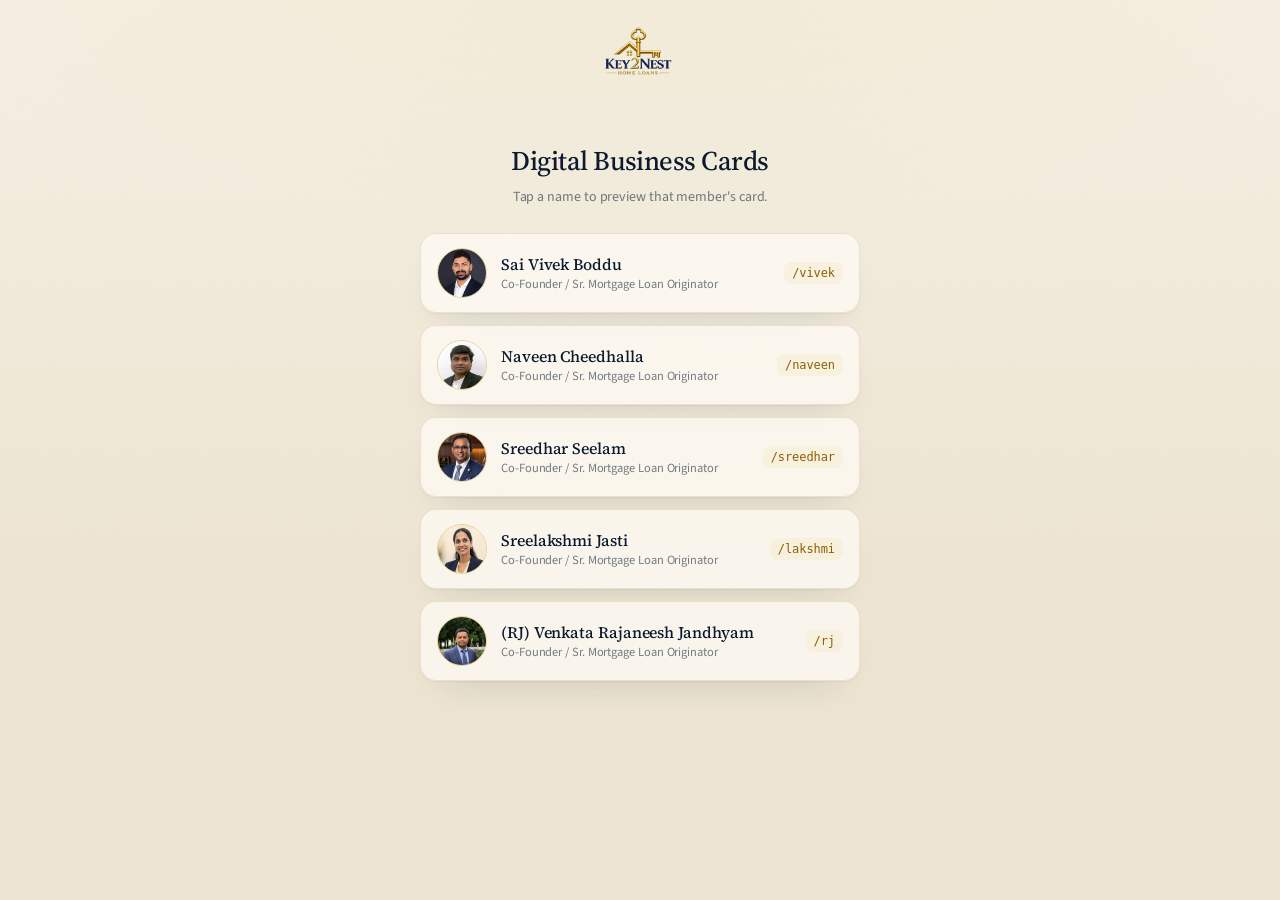
==== commit a929cac2: "Rev26 — license footprint, address, EHL navy, legal-page header, WhatsApp, RJ photo Marketing site: " ====
--- a/Key2Nest_Version6 - Copy/cards/index.html
+++ b/Key2Nest_Version6 - Copy/cards/index.html
@@ -38,7 +38,7 @@
         <span><strong>Sreelakshmi Jasti</strong><em>Co-Founder / Sr. Mortgage Loan Originator</em></span>
         <code>/lakshmi</code></a></li>
       <li><a href="./rj/">
-        <img src="./assets/Rajaneesh_new.jpeg" alt="" width="56" height="56" />
+        <img src="./assets/Rajaneesh_new.png" alt="" width="56" height="56" />
         <span><strong>(RJ) Venkata Rajaneesh Jandhyam</strong><em>Co-Founder / Sr. Mortgage Loan Originator</em></span>
         <code>/rj</code></a></li>
     </ul>
